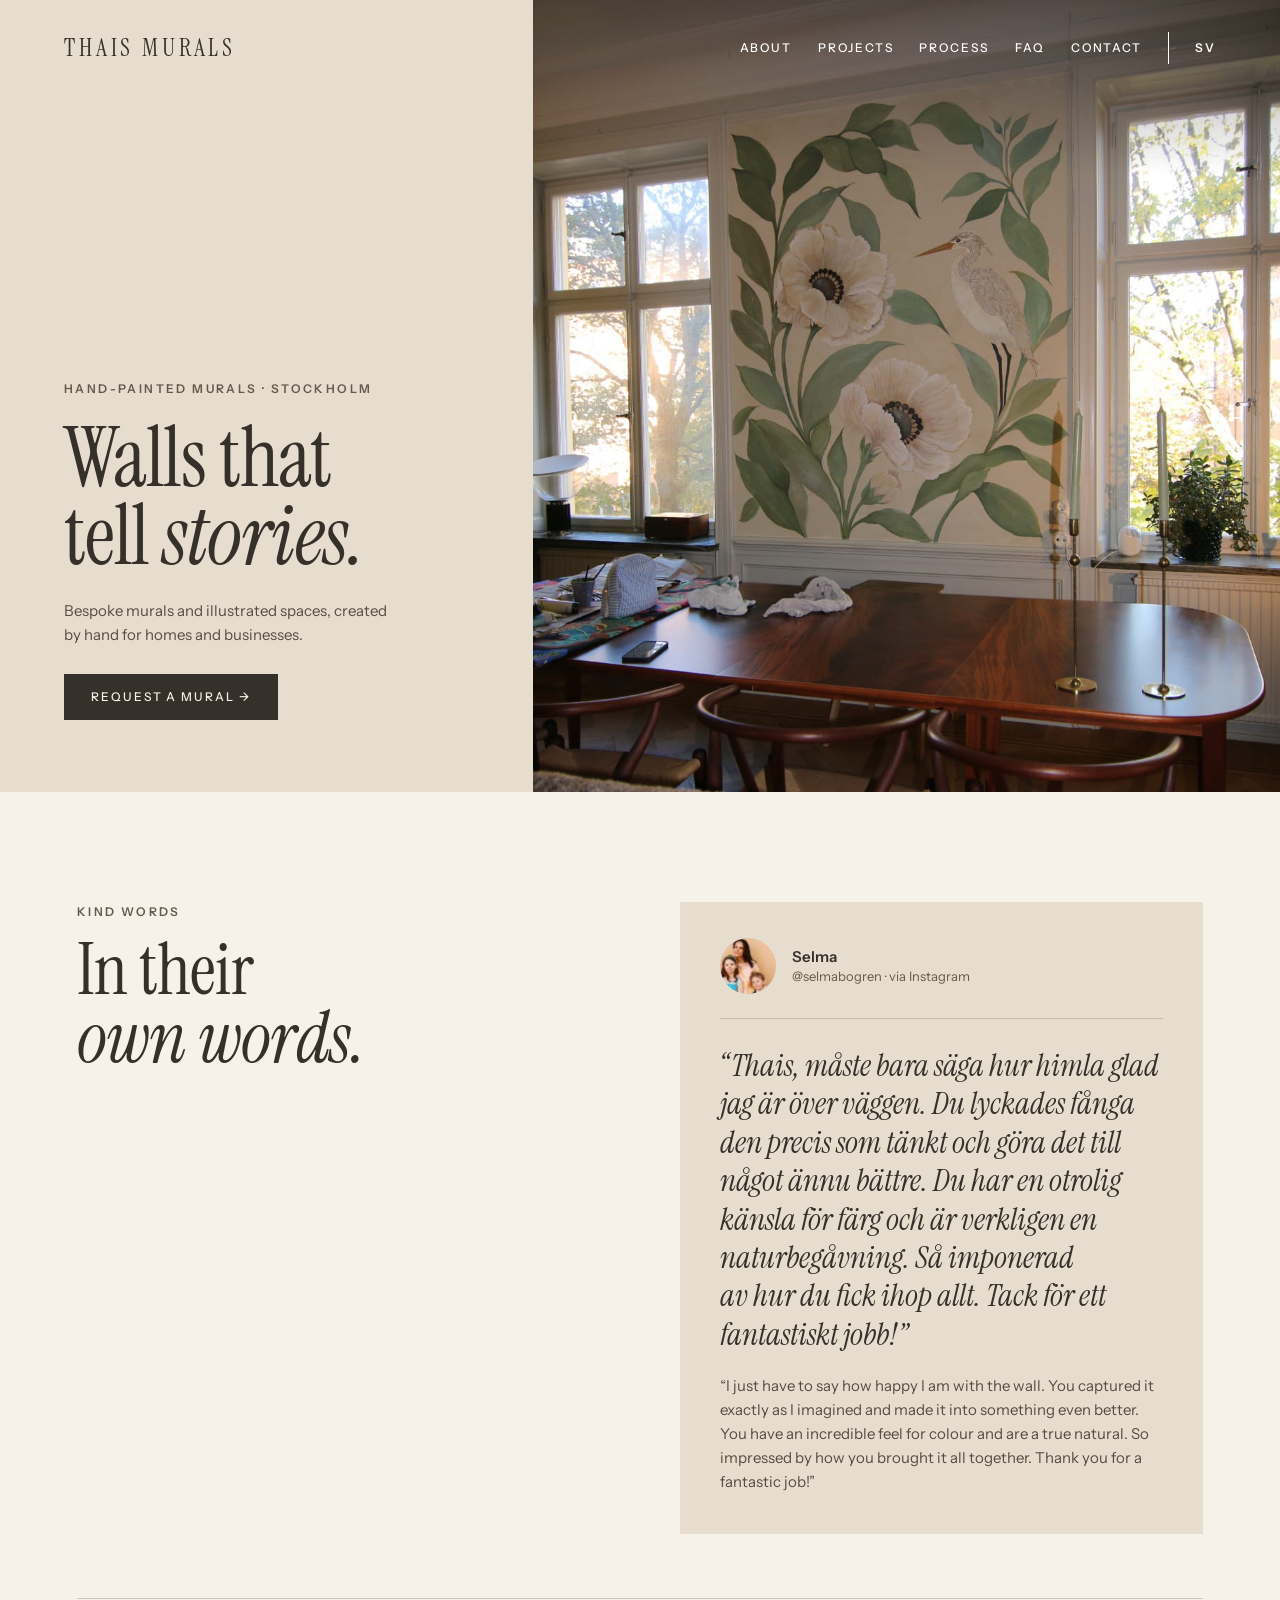
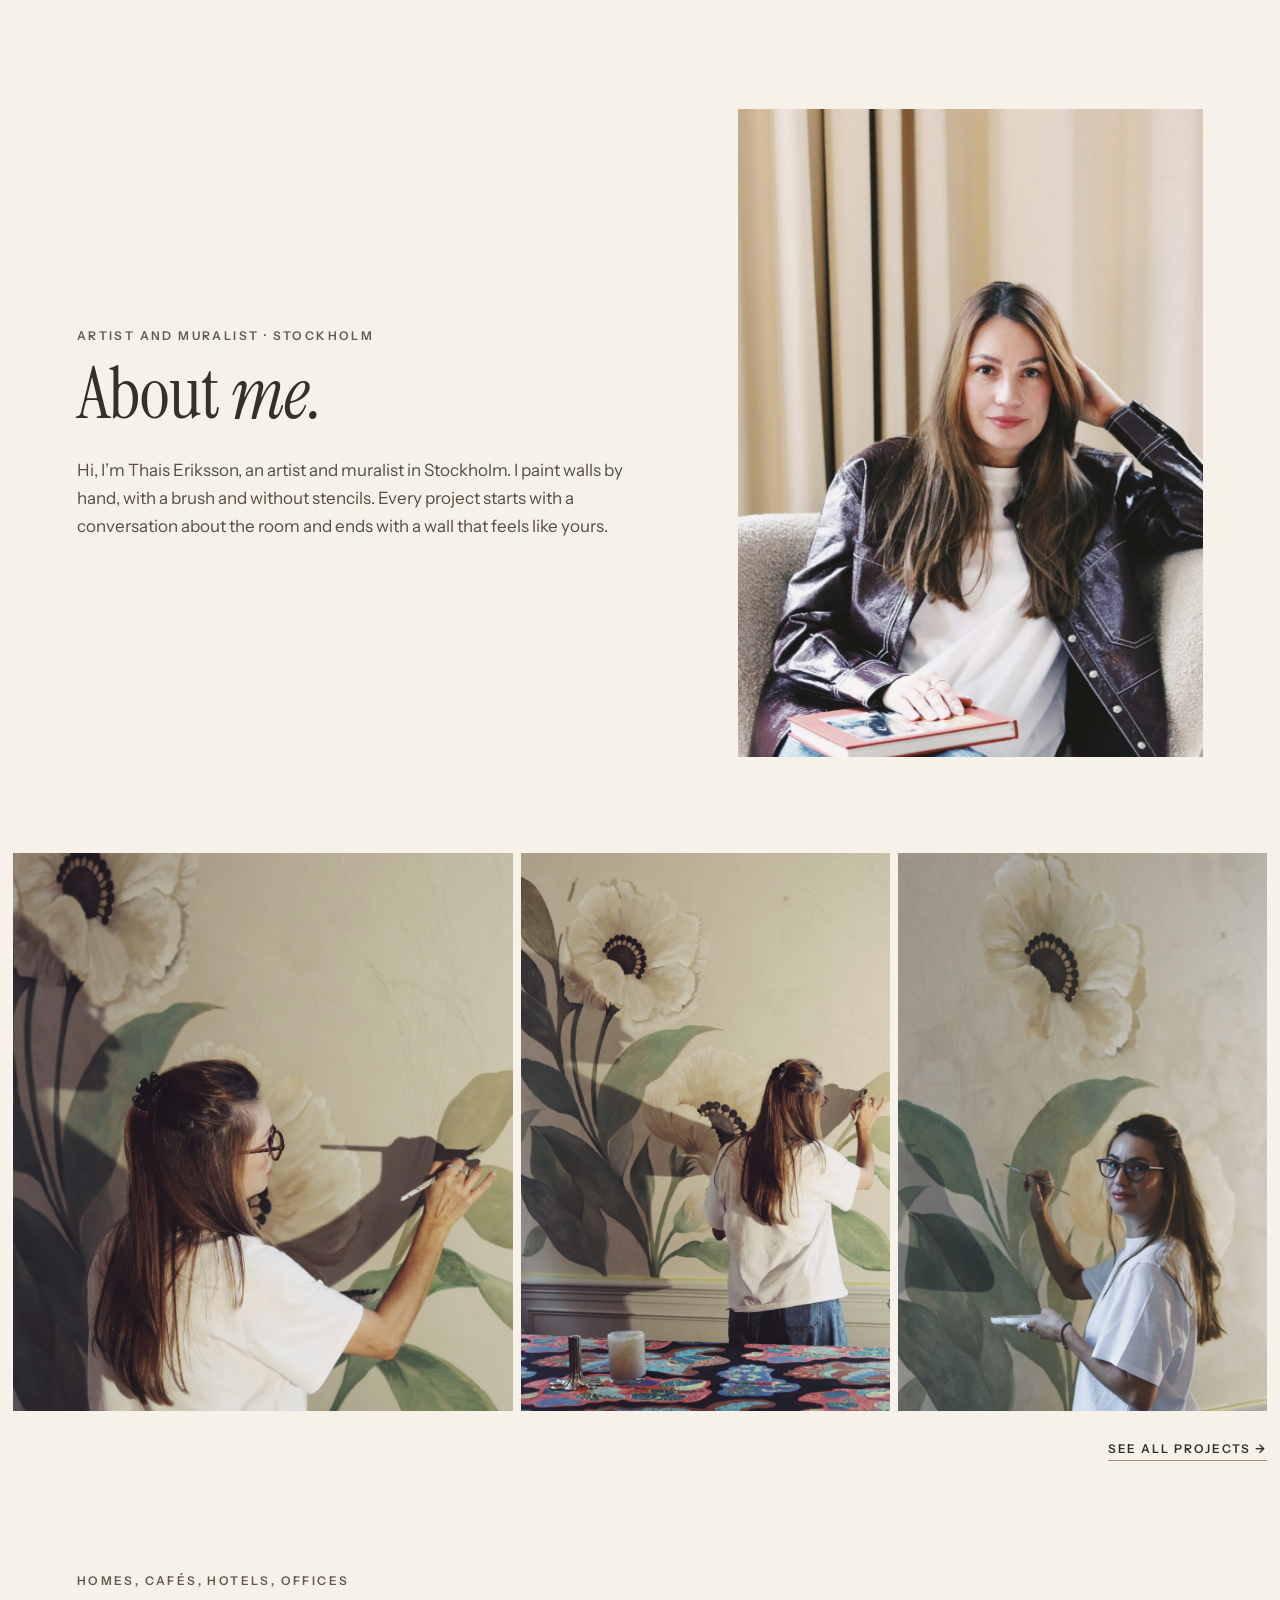
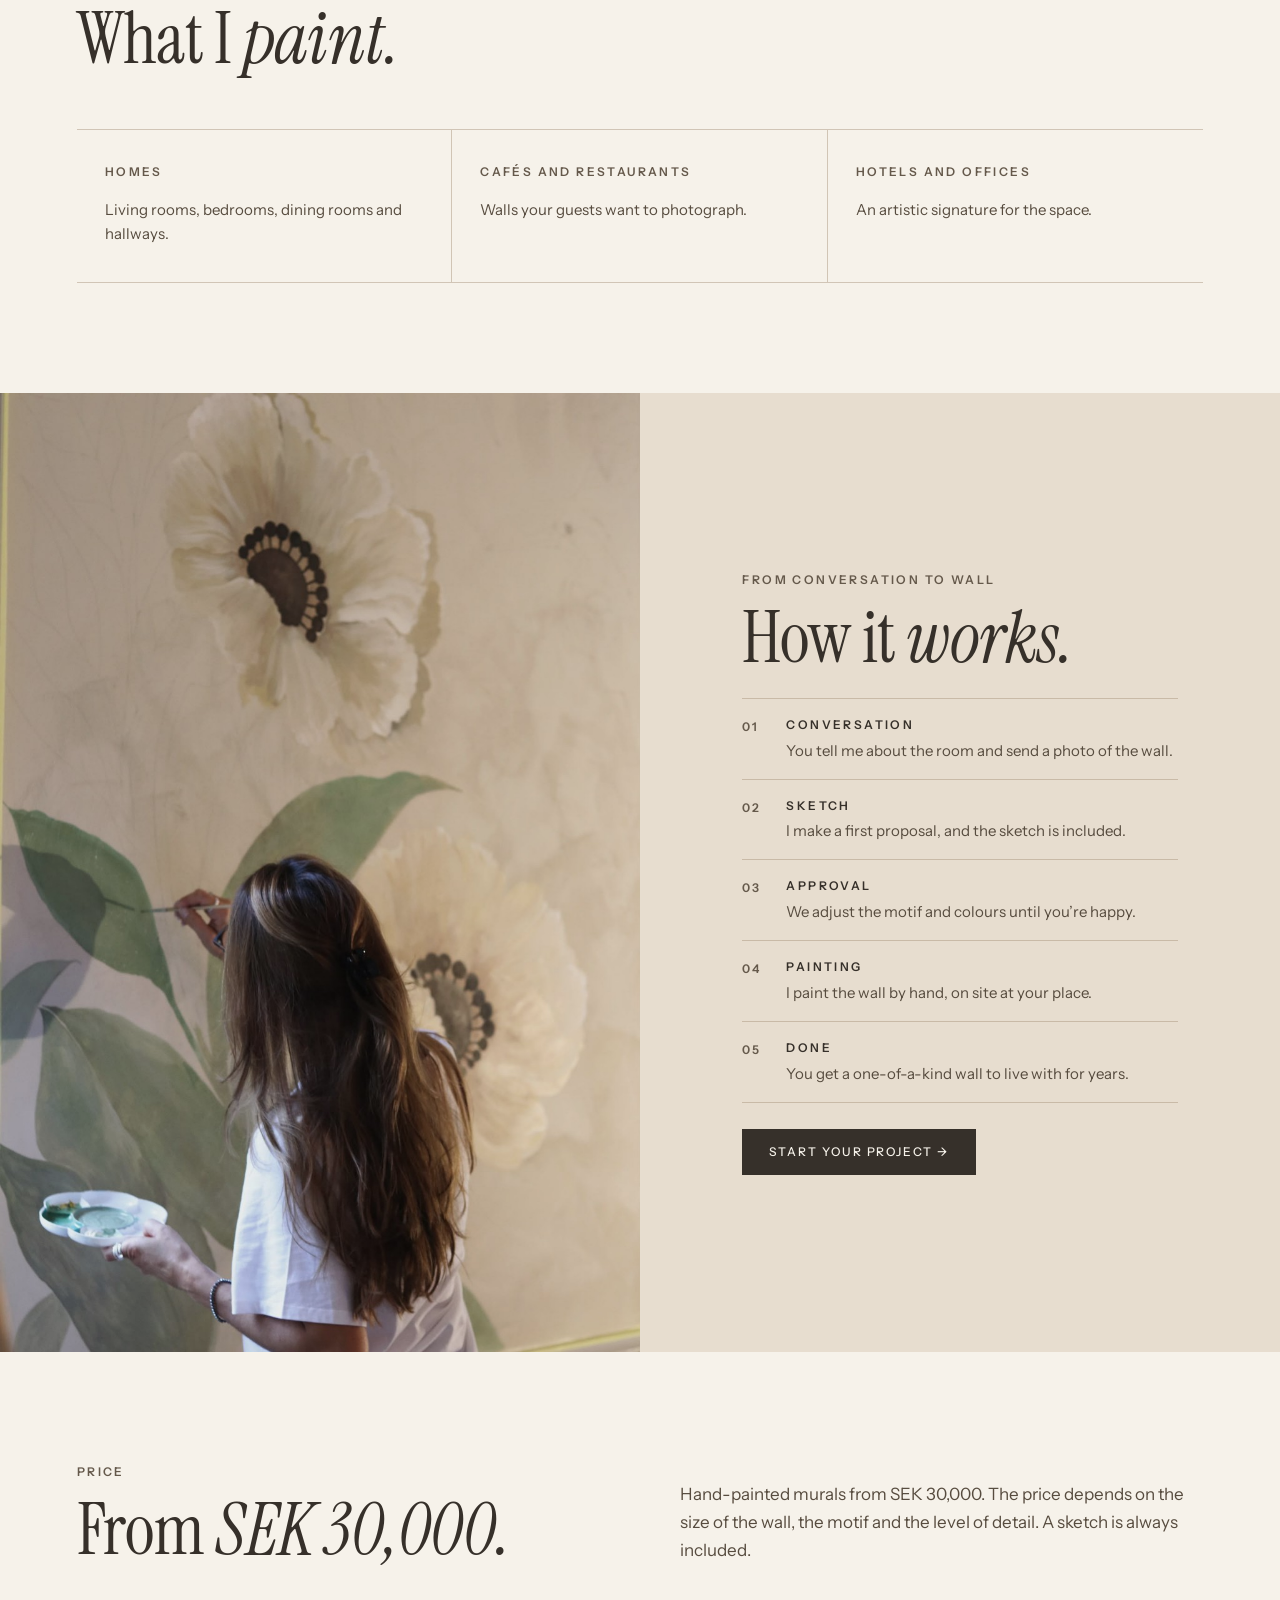
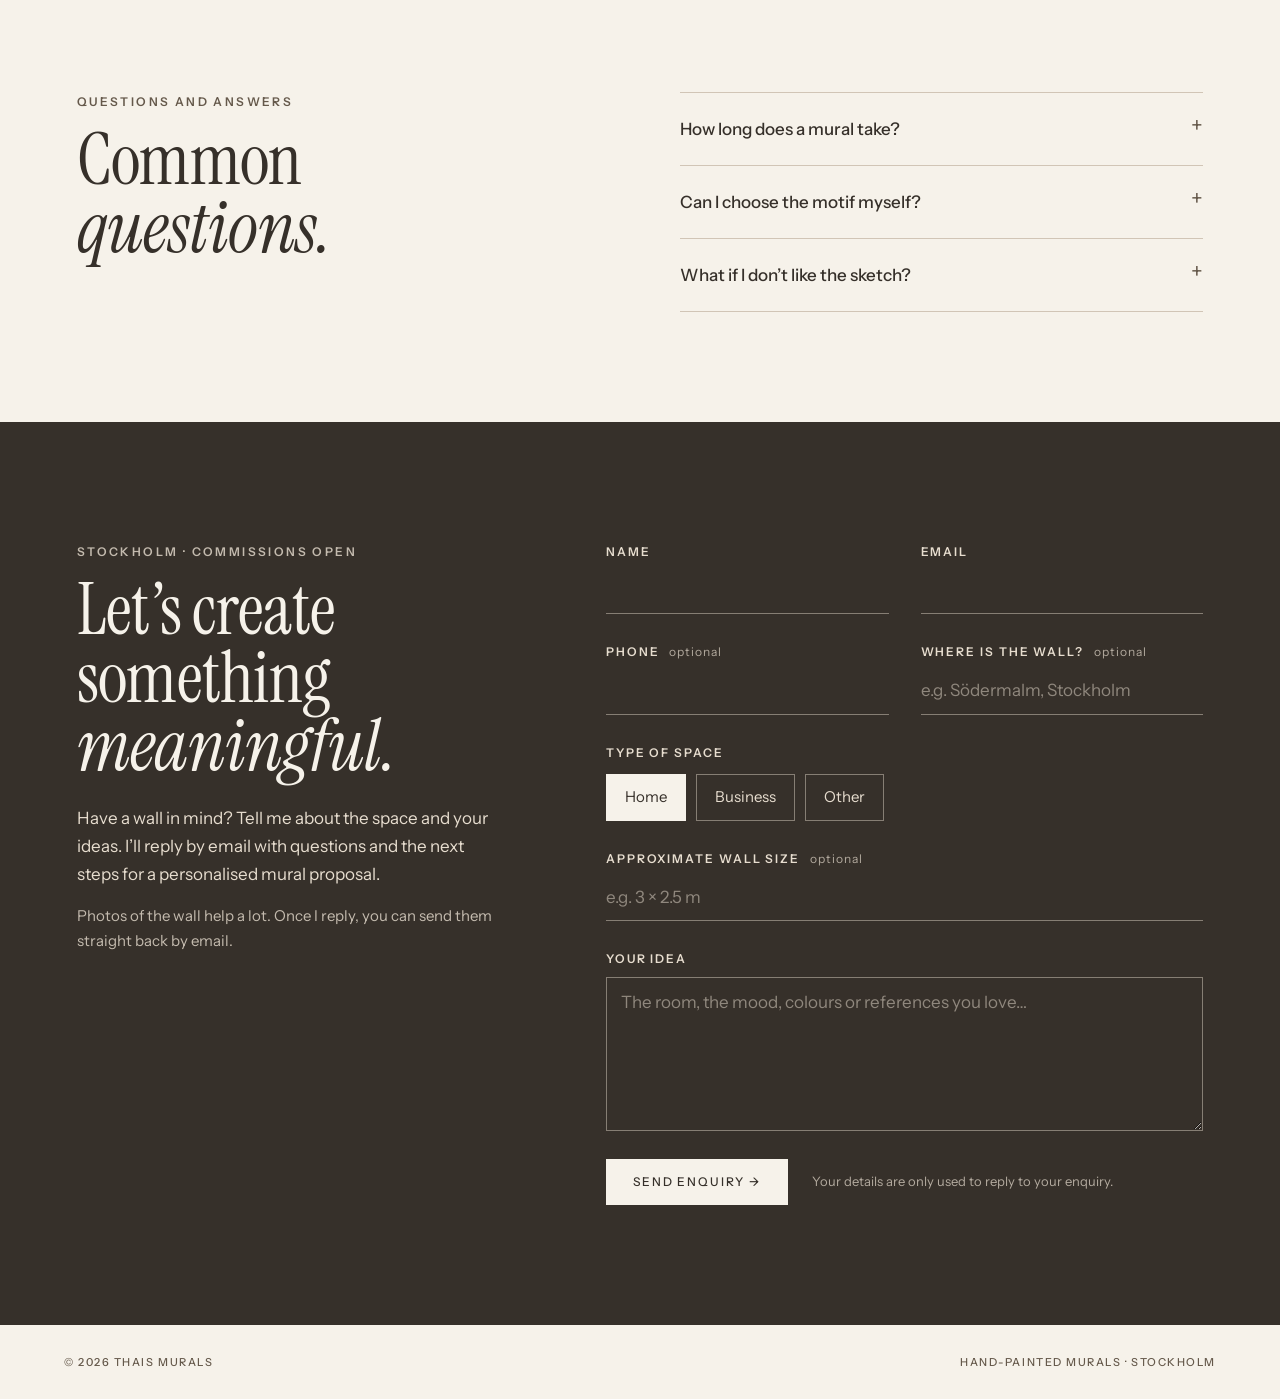
==== en/index.html @ d9f7986f "Split the site into Swedish and English pages Swedish is the default at the root (index.html, projek" ====
<!doctype html>
<html lang="en">
<head>
  <meta charset="utf-8">
  <meta name="viewport" content="width=device-width,initial-scale=1">
  <title>Thais Murals — Hand-painted murals in Stockholm</title>
  <meta name="description" content="Bespoke hand-painted murals for homes and businesses in Stockholm by Thais Mota Eriksson.">
  <link rel="canonical" href="https://thaismurals.se/en/">
  <link rel="alternate" hreflang="sv" href="https://thaismurals.se/">
  <link rel="alternate" hreflang="en" href="https://thaismurals.se/en/">
  <link rel="alternate" hreflang="x-default" href="https://thaismurals.se/">
  <link rel="preconnect" href="https://fonts.googleapis.com">
  <link rel="preconnect" href="https://fonts.gstatic.com" crossorigin>
  <link rel="stylesheet" href="https://fonts.googleapis.com/css2?family=Instrument+Sans:wght@400;500;600&family=Instrument+Serif:ital@0;1&display=swap">
  <link rel="stylesheet" href="../css/style.css">
</head>
<body>

<nav class="nav">
  <a class="brand" href="index.html">THAIS MURALS</a>
  <div class="navlinks">
    <a href="#about">About</a>
    <a href="projects.html">Projects</a>
    <a href="#process">Process</a>
    <a href="#faq">FAQ</a>
    <a href="#contact">Contact</a>
  </div>
  <a class="langSwitch" href="../index.html" hreflang="sv" lang="sv" aria-label="Läs sidan på svenska">SV</a>
</nav>

<header class="hero">
  <div class="heroCopy">
    <div class="eyebrow">Hand-painted murals · Stockholm</div>
    <h1>Walls that<br>tell <em>stories.</em></h1>
    <p>Bespoke murals and illustrated spaces, created by hand for homes and businesses.</p>
    <div><a class="button" href="#contact">Request a mural →</a></div>
  </div>
  <div class="heroPhoto" role="img" aria-label="Hand-painted botanical mural with poppies and a heron in a Stockholm dining room"></div>
</header>

<section class="testimonials" id="testimonials" aria-labelledby="testimonials-title">
  <div class="testimonialsHead">
    <div class="eyebrow">Kind words</div>
    <h2 id="testimonials-title">In their <em>own words.</em></h2>
  </div>
  <div class="testimonialList">
    <figure class="testimonial">
      <figcaption class="reviewer">
        <img class="avatar" src="../images/review-selma.jpg" alt="" width="56" height="56">
        <span class="reviewerName">Selma</span>
        <span class="reviewerSource">@selmabogren · via Instagram</span>
      </figcaption>
      <blockquote lang="sv">
        <p>Thais, måste bara säga hur himla glad jag är över väggen. Du lyckades fånga den precis som tänkt och göra det till något ännu bättre. Du har en otrolig känsla för färg och är verkligen en naturbegåvning. Så imponerad av hur du fick ihop allt. Tack för ett fantastiskt jobb!</p>
      </blockquote>
      <p class="translation">“I just have to say how happy I am with the wall. You captured it exactly as I imagined and made it into something even better. You have an incredible feel for colour and are a true natural. So impressed by how you brought it all together. Thank you for a fantastic job!”</p>
    </figure>
  </div>
</section>

<section class="about" id="about">
  <div class="aboutText">
    <div class="eyebrow">Artist and muralist · Stockholm</div>
    <h2>About <em>me.</em></h2>
    <p>Hi, I’m Thais Eriksson, an artist and muralist in Stockholm. I paint walls by hand, with a brush and without stencils. Every project starts with a conversation about the room and ends with a wall that feels like yours.</p>
  </div>
  <img src="../images/artist-portrait.jpg" alt="Thais Eriksson, artist and muralist">
</section>

<section class="gallery" id="murals">
  <img src="../images/painting-botanical-mural.jpg" alt="Thais painting a floral mural">
  <img src="../images/painting-closeup.jpg" alt="Close-up of the brush against the wall">
  <img src="../images/botanical-mural-in-progress.jpg" alt="Floral mural in progress">
</section>
<div class="galleryMore"><a href="projects.html">See all projects →</a></div>

<section class="section">
  <div class="eyebrow">Homes, cafés, hotels, offices</div>
  <h2>What I <em>paint.</em></h2>
  <div class="services three">
    <div class="service"><b>Homes</b><p>Living rooms, bedrooms, dining rooms and hallways.</p></div>
    <div class="service"><b>Cafés and restaurants</b><p>Walls your guests want to photograph.</p></div>
    <div class="service"><b>Hotels and offices</b><p>An artistic signature for the space.</p></div>
  </div>
</section>

<section class="story" id="process">
  <img src="../images/artist-at-work.jpg" alt="Thais painting a wall on site">
  <div class="storyText">
    <div class="eyebrow">From conversation to wall</div>
    <h2>How it <em>works.</em></h2>
    <ol class="steps">
      <li><b>Conversation</b><p>You tell me about the room and send a photo of the wall.</p></li>
      <li><b>Sketch</b><p>I make a first proposal, and the sketch is included.</p></li>
      <li><b>Approval</b><p>We adjust the motif and colours until you’re happy.</p></li>
      <li><b>Painting</b><p>I paint the wall by hand, on site at your place.</p></li>
      <li><b>Done</b><p>You get a one-of-a-kind wall to live with for years.</p></li>
    </ol>
    <a class="button" href="#contact">Start your project →</a>
  </div>
</section>

<section class="price" id="pris">
  <div>
    <div class="eyebrow">Price</div>
    <h2>From <em>SEK&nbsp;30,000.</em></h2>
  </div>
  <p>Hand-painted murals from SEK&nbsp;30,000. The price depends on the size of the wall, the motif and the level of detail. A sketch is always included.</p>
</section>

<section class="faq" id="faq">
  <div>
    <div class="eyebrow">Questions and answers</div>
    <h2>Common <em>questions.</em></h2>
  </div>
  <div class="faqList">
    <details>
      <summary>How long does a mural take?</summary>
      <!-- TODO Thais: add your usual timeframe (e.g. "Usually X–Y days on site."). Update index.html too. -->
      <p>It depends on the size and the detail.</p>
    </details>
    <details>
      <summary>Can I choose the motif myself?</summary>
      <p>Yes, we start from your taste and your room.</p>
    </details>
    <!-- TODO Thais: answer missing, shown once it exists. Add it to index.html too.
    <details>
      <summary>Does it work in a rented flat?</summary>
      <p></p>
    </details>
    -->
    <details>
      <summary>What if I don’t like the sketch?</summary>
      <p>We adjust it together before I start painting.</p>
    </details>
  </div>
</section>

<section class="cta" id="contact">
  <div class="ctaIntro">
    <div class="eyebrow">Stockholm · commissions open</div>
    <h2>Let’s create something <em>meaningful.</em></h2>
    <p>Have a wall in mind? Tell me about the space and your ideas. I’ll reply by email with questions and the next steps for a personalised mural proposal.</p>
    <p class="ctaNote">Photos of the wall help a lot. Once I reply, you can send them straight back by email.</p>
  </div>

  <!-- Formspree form mzerdqng (formspree.io → Forms → Integration). Same form as ../index.html. -->
  <form class="contactForm" id="contactForm" action="https://formspree.io/f/mzerdqng" method="POST" novalidate>
    <input type="hidden" name="_subject" value="New mural enquiry from thaismurals.se (English)">
    <input type="hidden" name="language" value="English">
    <div class="hp" aria-hidden="true"><label for="cf-gotcha">Leave this empty</label><input type="text" id="cf-gotcha" name="_gotcha" tabindex="-1" autocomplete="off"></div>

    <div class="field">
      <label for="cf-name">Name</label>
      <input id="cf-name" name="name" type="text" autocomplete="name" required>
    </div>
    <div class="field">
      <label for="cf-email">Email</label>
      <input id="cf-email" name="email" type="email" autocomplete="email" required>
    </div>
    <div class="field">
      <label for="cf-phone">Phone <span class="opt">optional</span></label>
      <input id="cf-phone" name="phone" type="tel" autocomplete="tel">
    </div>
    <div class="field">
      <label for="cf-location">Where is the wall? <span class="opt">optional</span></label>
      <input id="cf-location" name="location" type="text" placeholder="e.g. Södermalm, Stockholm">
    </div>

    <fieldset class="field full">
      <legend>Type of space</legend>
      <div class="chips">
        <label class="chip"><input type="radio" name="space" value="Home" checked><span>Home</span></label>
        <label class="chip"><input type="radio" name="space" value="Business"><span>Business</span></label>
        <label class="chip"><input type="radio" name="space" value="Other"><span>Other</span></label>
      </div>
    </fieldset>

    <div class="field full">
      <label for="cf-size">Approximate wall size <span class="opt">optional</span></label>
      <input id="cf-size" name="wall_size" type="text" placeholder="e.g. 3 × 2.5 m">
    </div>
    <div class="field full">
      <label for="cf-message">Your idea</label>
      <textarea id="cf-message" name="message" rows="5" required placeholder="The room, the mood, colours or references you love…"></textarea>
    </div>

    <div class="formFoot full">
      <button class="button" type="submit">Send enquiry →</button>
      <p class="privacy">Your details are only used to reply to your enquiry.</p>
    </div>
    <p class="formStatus full" id="cf-status" role="status" aria-live="polite"></p>
  </form>
</section>

<footer class="foot">
  <span>© 2026 Thais Murals</span>
  <span>Hand-painted murals · Stockholm</span>
</footer>

<script src="../js/contact.js" defer></script>
</body>
</html>
---- css/style.css ----
/* Thais Murals design system
   Fonts: Instrument Serif (display) + Instrument Sans (body, labels).
   Colours: Linen Gallery palette (sand, linen, taupe, clay, espresso, driftwood).
   See DESIGN.md for usage rules. */
:root {
  /* Colour */
  --sand: #E7DDCF;       /* hero panel, story section */
  --linen: #F6F2EA;      /* page background */
  --taupe: #A58F76;      /* lines and small details only, never text */
  --clay: #574C3F;       /* body text */
  --espresso: #36302A;   /* headings, buttons, dark sections */
  --driftwood: #65594B;  /* captions, labels */
  --line: rgba(165, 143, 118, .45);

  /* Type */
  --font-display: "Instrument Serif", Georgia, "Times New Roman", serif;
  --font-body: "Instrument Sans", "Helvetica Neue", Arial, sans-serif;
  --text-display: clamp(56px, 6.6vw, 104px);
  --text-h2: clamp(44px, 5.6vw, 84px);
  --text-h3: clamp(26px, 2.4vw, 34px);
  --text-body: 17px;
  --text-small: 15px;
  --text-label: 12px;

  /* Space */
  --gutter: 6vw;
  --section: 110px;
}

* { box-sizing: border-box; }
html { scroll-behavior: smooth; }
@media (prefers-reduced-motion: reduce) { html { scroll-behavior: auto; } }
body {
  margin: 0;
  color: var(--clay);
  background: var(--linen);
  font: 400 var(--text-body)/1.65 var(--font-body);
}
img {
  display: block;
  width: 100%;
  object-fit: cover;
  filter: saturate(.9) contrast(.97) brightness(1.02);
}
a { color: inherit; }
:focus-visible { outline: 2px solid var(--espresso); outline-offset: 3px; }

h1, h2, h3 {
  font-family: var(--font-display);
  font-weight: 400;
  color: var(--espresso);
  letter-spacing: -.01em;
  text-wrap: balance;
}
h1 em, h2 em { font-style: italic; }

.eyebrow {
  font-size: var(--text-label);
  font-weight: 600;
  letter-spacing: .2em;
  text-transform: uppercase;
  color: var(--driftwood);
}

.button {
  display: inline-block;
  margin-top: 26px;
  padding: 16px 26px;
  background: var(--espresso);
  color: var(--linen);
  border: 1px solid var(--espresso);
  font: 500 var(--text-label)/1 var(--font-body);
  letter-spacing: .16em;
  text-transform: uppercase;
  text-decoration: none;
  transition: background-color .2s ease, color .2s ease;
}
.button:hover { background: transparent; color: var(--espresso); }

/* Navigation */
.nav {
  position: absolute;
  z-index: 3;
  width: 100%;
  display: flex;
  justify-content: space-between;
  align-items: center;
  padding: 28px 5vw;
  color: white;
}
.brand { font-family: var(--font-display); letter-spacing: .16em; font-size: 24px; color: var(--espresso); text-decoration: none; }
.navlinks { display: flex; gap: 26px; font-size: var(--text-label); font-weight: 500; letter-spacing: .16em; text-transform: uppercase; }
.navlinks a { text-decoration: none; }
.navlinks a:hover { text-decoration: underline; text-underline-offset: 6px; }
/* Language switch: its own element so it stays visible when .navlinks hides on phones */
.nav .navlinks { margin-left: auto; }
.langSwitch { margin-left: 26px; padding: 6px 0 6px 26px; border-left: 1px solid currentColor; font-size: var(--text-label); font-weight: 600; letter-spacing: .16em; text-decoration: none; color: inherit; }
.langSwitch:hover { text-decoration: underline; text-underline-offset: 6px; }

/* Hero: sand text panel left, mural photo right (nothing over the mural) */
.hero { display: grid; grid-template-columns: 5fr 7fr; min-height: 88vh; }
.heroCopy {
  background: var(--sand);
  display: flex;
  flex-direction: column;
  justify-content: flex-end;
  padding: 0 5vw 8vh;
}
.heroPhoto {
  background:
    linear-gradient(180deg, rgba(18,15,12,.45), rgba(18,15,12,0) 22%),
    url('../images/hero.jpg') 50% 30% / cover no-repeat;
}
.hero h1 { font-size: var(--text-display); line-height: .92; margin: 20px 0 24px; }
.hero p { font-size: var(--text-small); line-height: 1.65; max-width: 34ch; margin: 0; }

/* Testimonials: heading left, quotes right; quotes stack as more arrive */
.testimonials {
  padding: var(--section) var(--gutter) 64px;
  display: grid;
  grid-template-columns: 1fr 1.1fr;
  gap: 10vw;
  align-items: start;
}
.testimonials h2 { font-size: var(--text-h2); line-height: .95; margin: 14px 0 0; }
.testimonialList { display: grid; gap: 24px; }
.testimonial { margin: 0; padding: 36px 40px 40px; background: var(--sand); }
.reviewer {
  display: grid;
  grid-template-columns: 56px 1fr;
  column-gap: 16px;
  align-items: center;
  margin-bottom: 28px;
  padding-bottom: 24px;
  border-bottom: 1px solid var(--line);
}
/* Profile pictures are round, unlike mural photos */
.reviewer .avatar { grid-row: span 2; width: 56px; height: 56px; border-radius: 50%; filter: none; }
.reviewerName { align-self: end; font-size: var(--text-small); font-weight: 600; color: var(--espresso); line-height: 1.3; }
.reviewerSource { align-self: start; font-size: 13px; color: var(--driftwood); line-height: 1.4; }
.testimonial blockquote { margin: 0; }
.testimonial blockquote p {
  margin: 0;
  font: italic 400 var(--text-h3)/1.25 var(--font-display);
  color: var(--espresso);
  text-wrap: pretty;
}
.testimonial blockquote p::before { content: "“"; }
.testimonial blockquote p::after { content: "”"; }
.testimonial .translation { margin: 20px 0 0; font-size: var(--text-small); line-height: 1.6; max-width: 58ch; }

/* About: text left, portrait right, under a rule from the testimonials */
.about {
  margin: 0 var(--gutter);
  padding: var(--section) 0 96px;
  border-top: 1px solid var(--line);
  display: grid;
  grid-template-columns: 1.2fr 1fr;
  gap: 8vw;
  align-items: center;
}
.about h2 { font-size: var(--text-h2); line-height: .95; margin: 14px 0 28px; }
.about p { margin: 0; max-width: 52ch; }
.about img { height: 72vh; max-height: 760px; object-position: center 25%; }

/* Gallery */
.gallery { display: grid; grid-template-columns: 1.15fr .85fr .85fr; gap: 8px; padding: 0 1vw; }
.gallery img { height: 62vh; }
.gallery img:nth-child(2) { object-position: 55% center; }
.gallery img:nth-child(3) { object-position: center 30%; }
.galleryMore { padding: 22px 1vw 0; text-align: right; }
.galleryMore a {
  font-size: var(--text-label);
  font-weight: 600;
  letter-spacing: .16em;
  text-transform: uppercase;
  color: var(--espresso);
  text-decoration: none;
  border-bottom: 1px solid var(--taupe);
  padding-bottom: 4px;
}
.galleryMore a:hover { border-bottom-color: var(--espresso); }

/* Services */
.section { padding: var(--section) var(--gutter); }
.section h2 { font-size: var(--text-h2); line-height: .95; margin: 14px 0 56px; }
.services {
  display: grid;
  grid-template-columns: repeat(4, 1fr);
  border-top: 1px solid var(--line);
  border-bottom: 1px solid var(--line);
}
.service { padding: 32px 28px 36px; border-right: 1px solid var(--line); }
.service:last-child { border-right: 0; }
.services.three { grid-template-columns: repeat(3, 1fr); }
.service b {
  display: block;
  font-size: var(--text-label);
  font-weight: 600;
  letter-spacing: .2em;
  text-transform: uppercase;
  color: var(--driftwood);
  margin-bottom: 16px;
}
.service p { margin: 0; font-size: var(--text-small); line-height: 1.6; }

/* Process / story */
.story { display: grid; grid-template-columns: 1fr 1fr; min-height: 650px; background: var(--sand); }
.story img { height: 100%; min-height: 650px; object-position: center; }
.storyText { padding: 9vw 8vw; display: flex; flex-direction: column; justify-content: center; }
.storyText h2 { font-size: var(--text-h2); line-height: .95; margin: 14px 0 26px; }
.storyText p { margin: 0 0 16px; max-width: 52ch; }
.storyText .button { align-self: flex-start; }

/* Numbered steps (process) */
.steps { list-style: none; counter-reset: step; margin: 0; padding: 0; max-width: 52ch; border-top: 1px solid var(--line); }
.steps li {
  counter-increment: step;
  display: grid;
  grid-template-columns: 44px 1fr;
  padding: 16px 0;
  border-bottom: 1px solid var(--line);
}
.steps li::before {
  content: counter(step, decimal-leading-zero);
  grid-row: span 2;
  font-size: var(--text-label);
  font-weight: 600;
  letter-spacing: .16em;
  color: var(--driftwood);
  padding-top: 2px;
}
.steps b { font-size: var(--text-label); font-weight: 600; letter-spacing: .2em; text-transform: uppercase; color: var(--espresso); }
.steps p { margin: 4px 0 0; font-size: var(--text-small); line-height: 1.6; }

/* Price: heading left, text right */
.price, .faq {
  padding: var(--section) var(--gutter);
  display: grid;
  grid-template-columns: 1fr 1.1fr;
  gap: 10vw;
  align-items: start;
}
.price { padding-bottom: 64px; }
.price h2, .faq h2 { font-size: var(--text-h2); line-height: .95; margin: 14px 0 0; }
.price p { margin: 0; max-width: 46ch; align-self: end; }

/* FAQ: native <details>, questions in sans (serif stays 26px+) */
.faq { padding-top: 64px; }
.faqList { border-top: 1px solid var(--line); }
.faqList details { border-bottom: 1px solid var(--line); }
.faqList summary {
  list-style: none;
  cursor: pointer;
  display: flex;
  justify-content: space-between;
  gap: 24px;
  padding: 22px 0;
  font-size: var(--text-body);
  font-weight: 500;
  color: var(--espresso);
}
.faqList summary::-webkit-details-marker { display: none; }
.faqList summary::after { content: "+"; font-weight: 400; font-size: 22px; line-height: 1; color: var(--driftwood); transition: transform .2s ease; }
.faqList details[open] summary::after { transform: rotate(45deg); }
.faqList details p { margin: 0 0 24px; max-width: 58ch; }

/* Projects page */
.nav.onLight { position: static; color: var(--espresso); }
.pageHead { padding: 40px var(--gutter) 64px; }
.pageHead h1 { font-size: var(--text-display); line-height: .92; margin: 14px 0 0; }
.projects { padding: 0 1vw; display: grid; gap: 96px; }
.project { margin: 0; }
.projectGrid { display: grid; grid-template-columns: repeat(3, 1fr); gap: 8px; }
.projectGrid img { height: 62vh; }
.projectGrid img:first-child:not(:only-child) { grid-column: span 2; }
.projectGrid .magnolia { object-position: left center; }
.project figcaption {
  padding: 20px calc(var(--gutter) - 1vw) 0;
  font-size: var(--text-small);
  color: var(--driftwood);
}
.project figcaption b { color: var(--espresso); font-weight: 600; }
.pageCta { padding: var(--section) var(--gutter); text-align: center; }
.pageCta h2 { font-size: var(--text-h2); line-height: .95; margin: 14px 0 0; }

/* Contact: intro left, enquiry form right, on espresso */
.cta {
  padding: 120px var(--gutter);
  background: var(--espresso);
  color: var(--sand);
  display: grid;
  grid-template-columns: 5fr 7fr;
  gap: 48px 8vw;
  align-items: start;
  scroll-margin-top: 0;
}
.ctaIntro { min-width: 0; }
.cta .eyebrow { color: var(--sand); opacity: .8; }
.cta h2 { font-size: var(--text-h2); line-height: .95; margin: 14px 0 24px; color: var(--linen); }
.cta p { max-width: 46ch; margin: 0 0 16px; }
.cta .ctaNote { font-size: var(--text-small); opacity: .8; }
.cta .button { background: var(--linen); color: var(--espresso); border-color: var(--linen); margin-top: 0; cursor: pointer; }
.cta .button:hover { background: transparent; color: var(--linen); }
.cta .button:disabled { opacity: .6; cursor: progress; }
.cta :focus-visible { outline-color: var(--linen); }

.contactForm { display: grid; grid-template-columns: 1fr 1fr; gap: 28px 32px; min-width: 0; }
.contactForm .full { grid-column: 1 / -1; }
.field { display: grid; gap: 8px; min-width: 0; border: 0; margin: 0; padding: 0; }
.field label, .field legend {
  font-size: var(--text-label);
  font-weight: 600;
  letter-spacing: .16em;
  text-transform: uppercase;
  color: var(--sand);
  padding: 0;
}
.field legend { margin-bottom: 12px; }
.opt { font-weight: 400; letter-spacing: .08em; text-transform: none; opacity: .7; margin-left: 6px; }
.field input, .field textarea {
  width: 100%;
  font: 400 var(--text-body)/1.5 var(--font-body);
  color: var(--linen);
  background: transparent;
  border: 0;
  border-bottom: 1px solid rgba(231, 221, 207, .45);
  border-radius: 0;
  padding: 8px 0 10px;
}
.field textarea { resize: vertical; min-height: 120px; border: 1px solid rgba(231, 221, 207, .45); padding: 12px 14px; }
.field input::placeholder, .field textarea::placeholder { color: var(--sand); opacity: .5; }
.field input:focus, .field textarea:focus { outline: none; border-color: var(--linen); }
.field input:focus-visible, .field textarea:focus-visible { box-shadow: 0 1px 0 0 var(--linen); }
.field .invalid { border-color: #E3A78C; }
.fieldError { font-size: 13px; color: #F0C3AE; margin: 0; }

.chips { display: flex; flex-wrap: wrap; gap: 10px; }
.field .chip { position: relative; cursor: pointer; text-transform: none; letter-spacing: 0; font-weight: 400; }
.chip input { position: absolute; opacity: 0; inset: 0; margin: 0; cursor: pointer; }
.chip span {
  display: inline-block;
  padding: 10px 18px;
  border: 1px solid rgba(231, 221, 207, .45);
  font-size: var(--text-small);
  color: var(--sand);
  transition: background-color .2s ease, color .2s ease;
}
.chip input:checked + span { background: var(--linen); color: var(--espresso); border-color: var(--linen); }
.chip input:focus-visible + span { outline: 2px solid var(--linen); outline-offset: 3px; }

.formFoot { display: flex; flex-wrap: wrap; align-items: center; gap: 16px 24px; }
.cta .privacy { font-size: 13px; margin: 0; opacity: .7; }
.cta .formStatus { margin: 0; font-size: var(--text-small); color: var(--linen); }
.formStatus:empty { display: none; }
.formStatus.error { color: #F0C3AE; }
.formDone { grid-column: 1 / -1; border: 1px solid rgba(231, 221, 207, .45); padding: 40px; }
.formDone h3 { font-size: var(--text-h3); color: var(--linen); margin: 0 0 12px; }
.formDone p { margin: 0; }
.hp { position: absolute; left: -9999px; width: 1px; height: 1px; overflow: hidden; }

/* Footer */
.foot {
  padding: 28px 5vw;
  display: flex;
  justify-content: space-between;
  font-size: 11px;
  font-weight: 500;
  letter-spacing: .14em;
  text-transform: uppercase;
  color: var(--driftwood);
}

@media (max-width: 800px) {
  :root { --section: 76px; --gutter: 7vw; }
  .navlinks { display: none; }
  .langSwitch { border-left: 0; padding-left: 0; }
  .nav .brand { color: white; }
  .hero { grid-template-columns: 1fr; min-height: 0; }
  .heroPhoto { order: -1; min-height: 50vh; background-position: 45% 35%; }
  .heroCopy { padding: 36px 7vw 48px; }
  .hero h1 { font-size: 54px; margin: 14px 0 18px; }
  .testimonials { grid-template-columns: 1fr; gap: 36px; padding-bottom: 56px; }
  .testimonial { padding: 28px 24px 32px; }
  .about { grid-template-columns: 1fr; gap: 40px; padding-bottom: 64px; }
  .about img { height: 70vh; }
  .galleryMore { padding: 18px 7vw 0; }
  .services.three { grid-template-columns: 1fr; }
  .services.three .service { border-right: 0; border-bottom: 1px solid var(--line); }
  .services.three .service:last-child { border-bottom: 0; }
  .price, .faq { grid-template-columns: 1fr; gap: 28px; }
  .nav.onLight .brand { color: var(--espresso); }
  .nav.onLight .navlinks { display: none; }
  .pageHead { padding: 24px 7vw 48px; }
  .projects { padding: 0; gap: 72px; }
  .projectGrid { grid-template-columns: 1fr 1fr; }
  .projectGrid img { height: 46vh; }
  .projectGrid img:first-child, .projectGrid img:only-child { grid-column: 1 / -1; height: 62vh; }
  .project figcaption { padding: 16px 7vw 0; }
  .gallery { grid-template-columns: 1fr 1fr; padding: 0; }
  .gallery img { height: 46vh; }
  .gallery img:first-child { grid-column: 1 / -1; height: 62vh; }
  .services { grid-template-columns: 1fr 1fr; }
  .service:nth-child(2) { border-right: 0; }
  .service:nth-child(-n+2) { border-bottom: 1px solid var(--line); }
  .story { grid-template-columns: 1fr; }
  .story img { min-height: 500px; }
  .storyText { padding: 70px 8vw; }
  .cta { grid-template-columns: 1fr; }
  .contactForm { grid-template-columns: 1fr; gap: 24px; }
  .formDone { padding: 28px; }
  .foot { gap: 15px; flex-direction: column; }
}
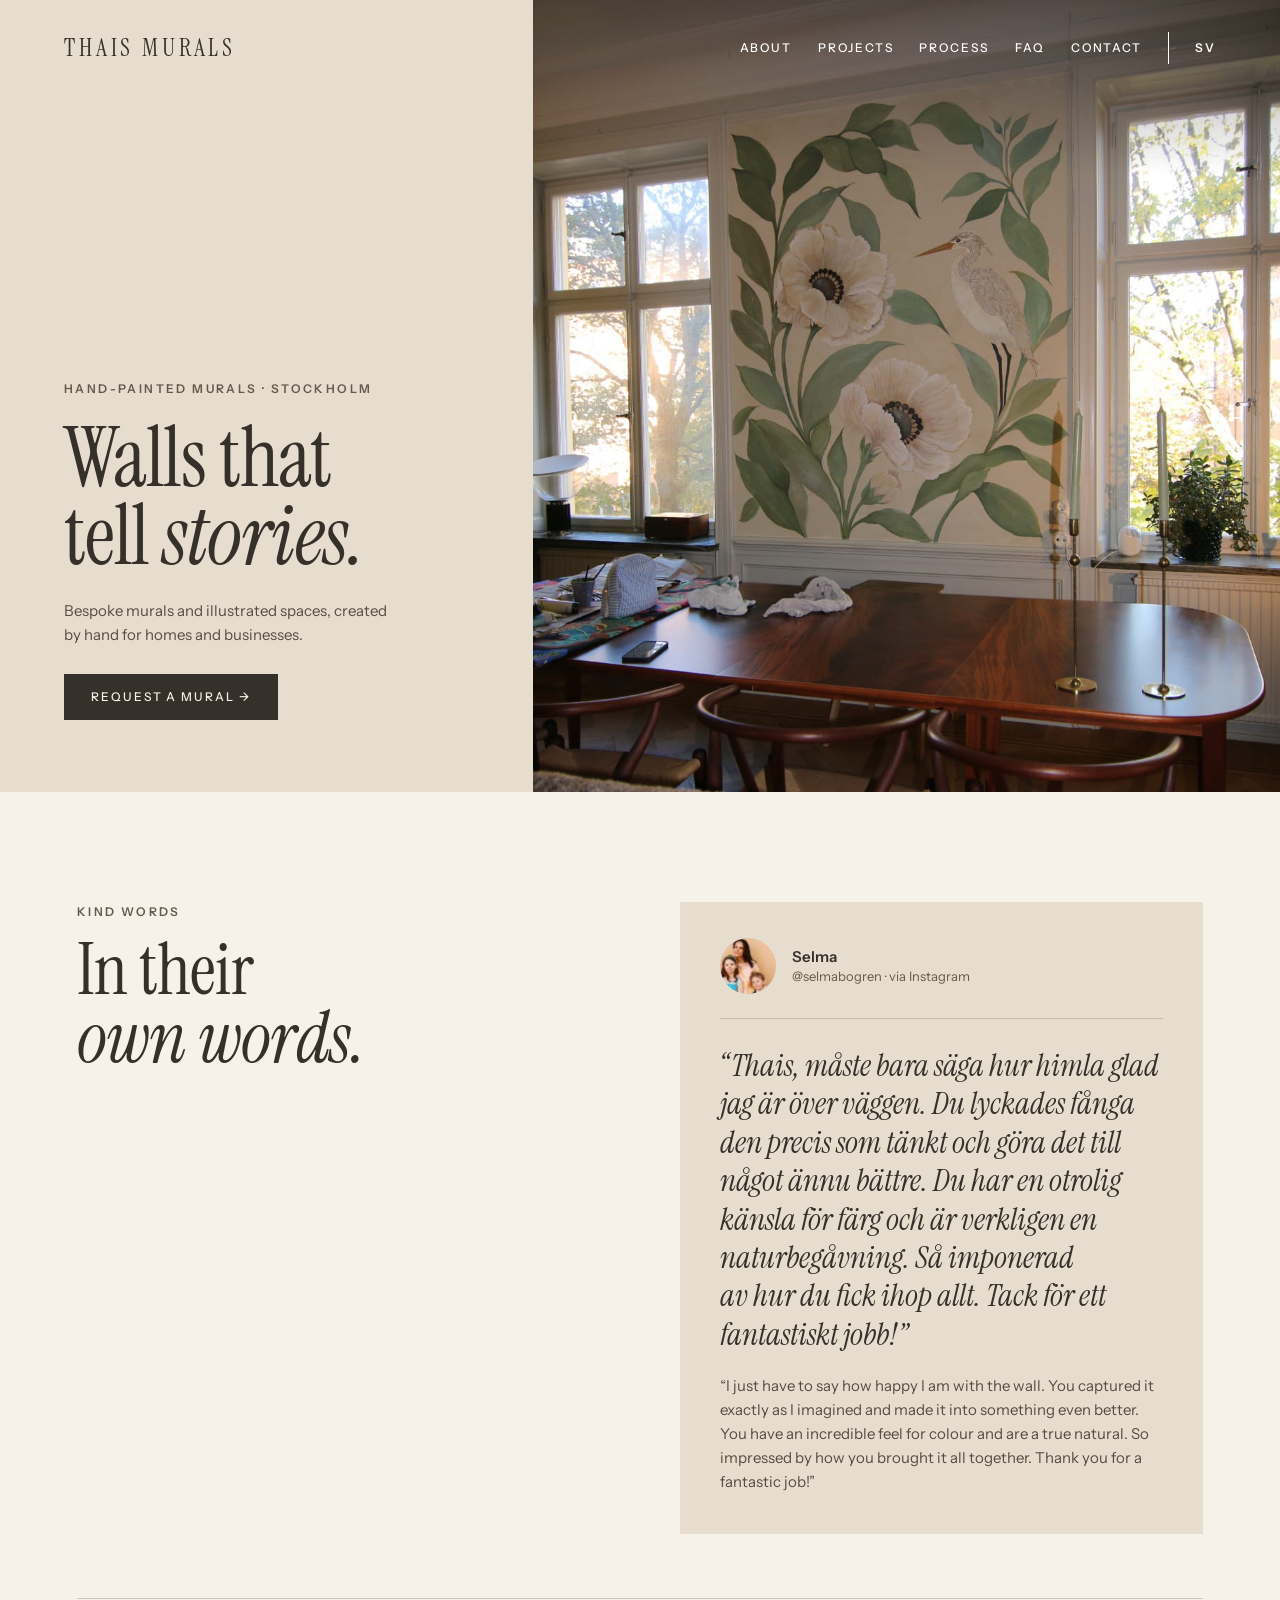
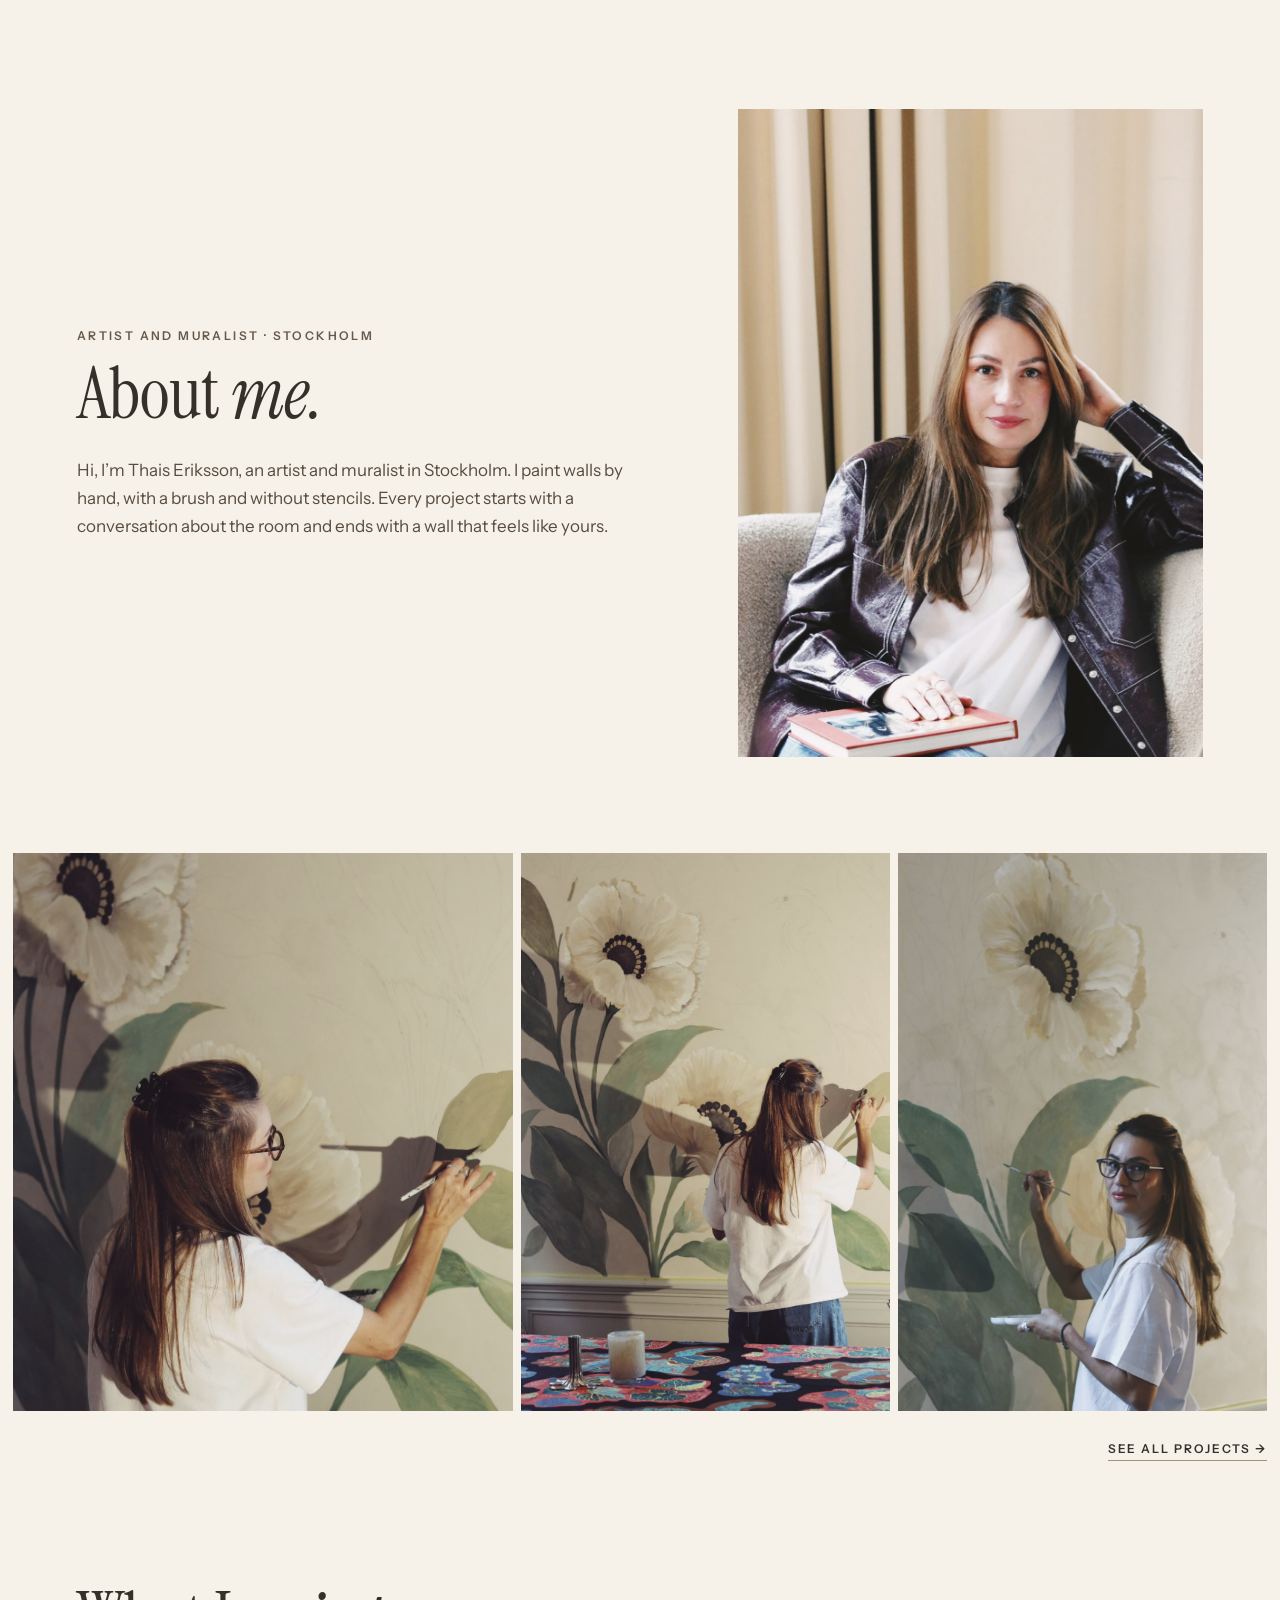
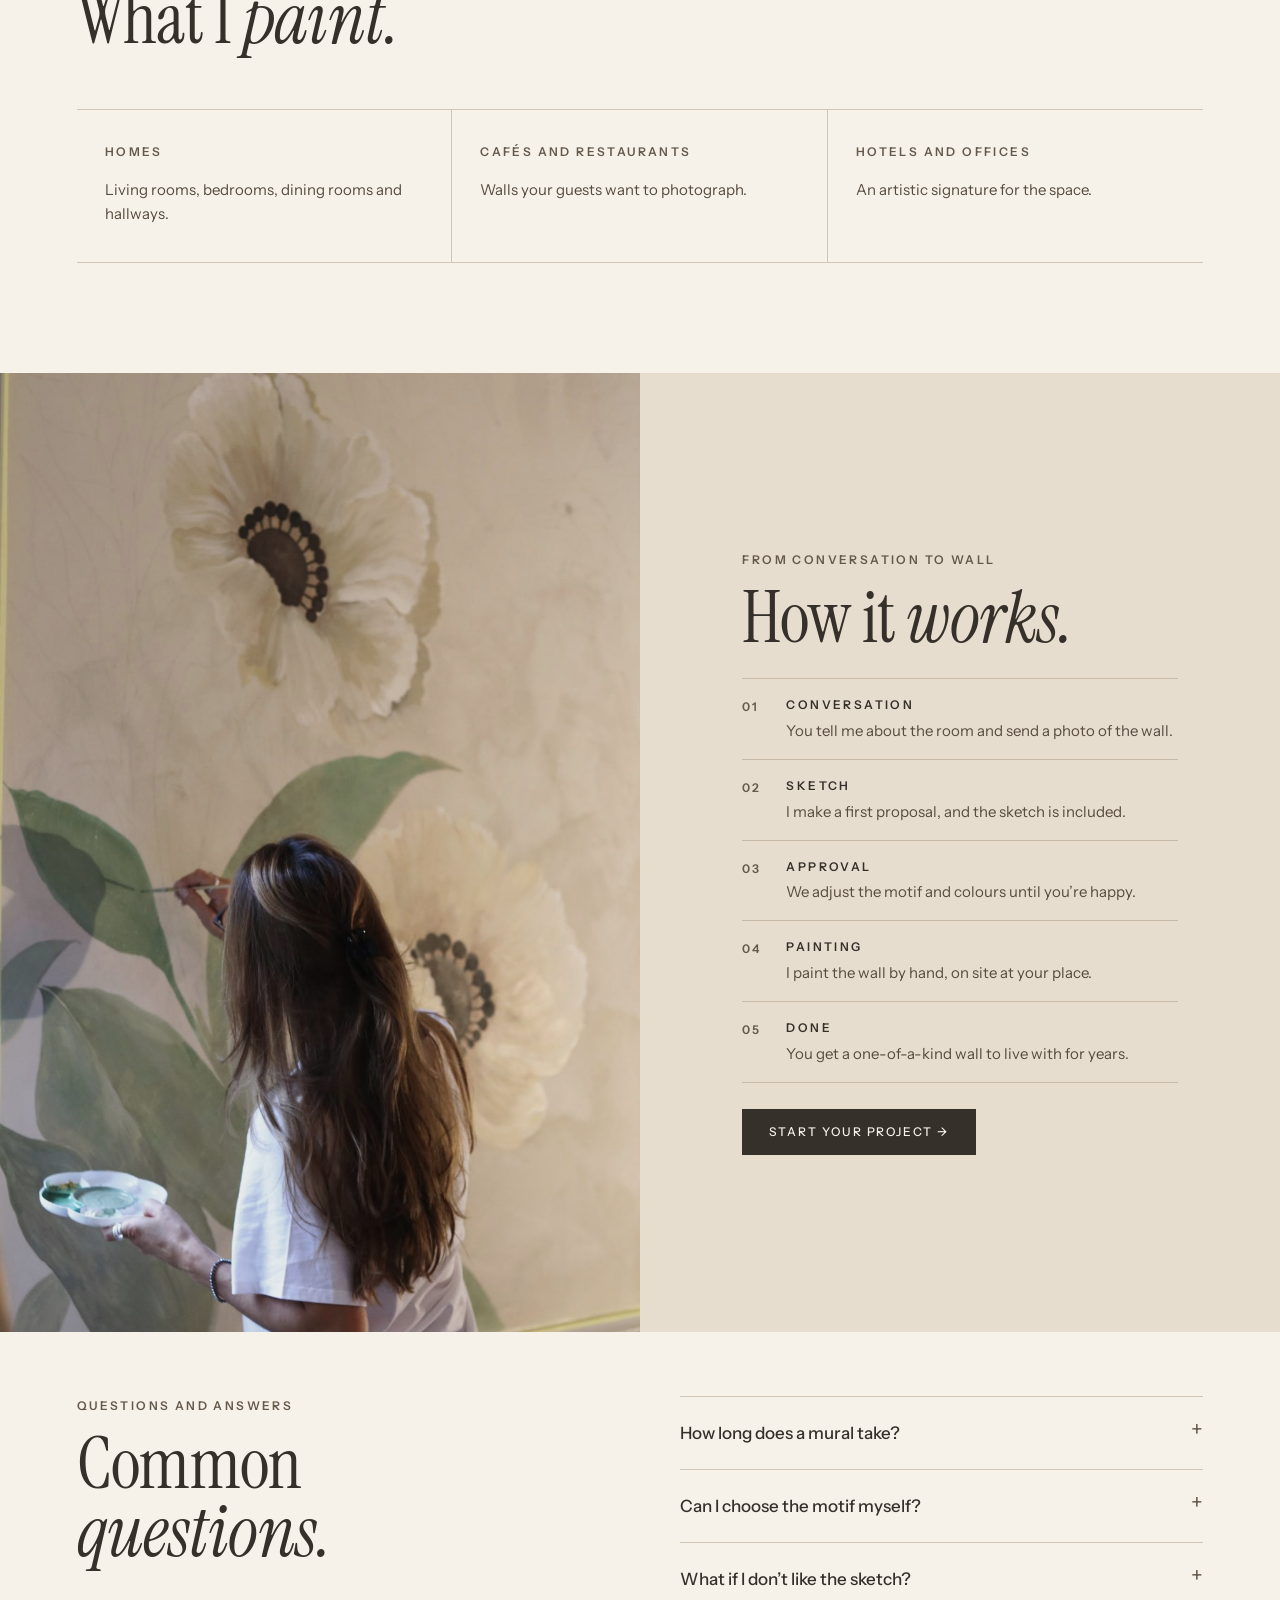
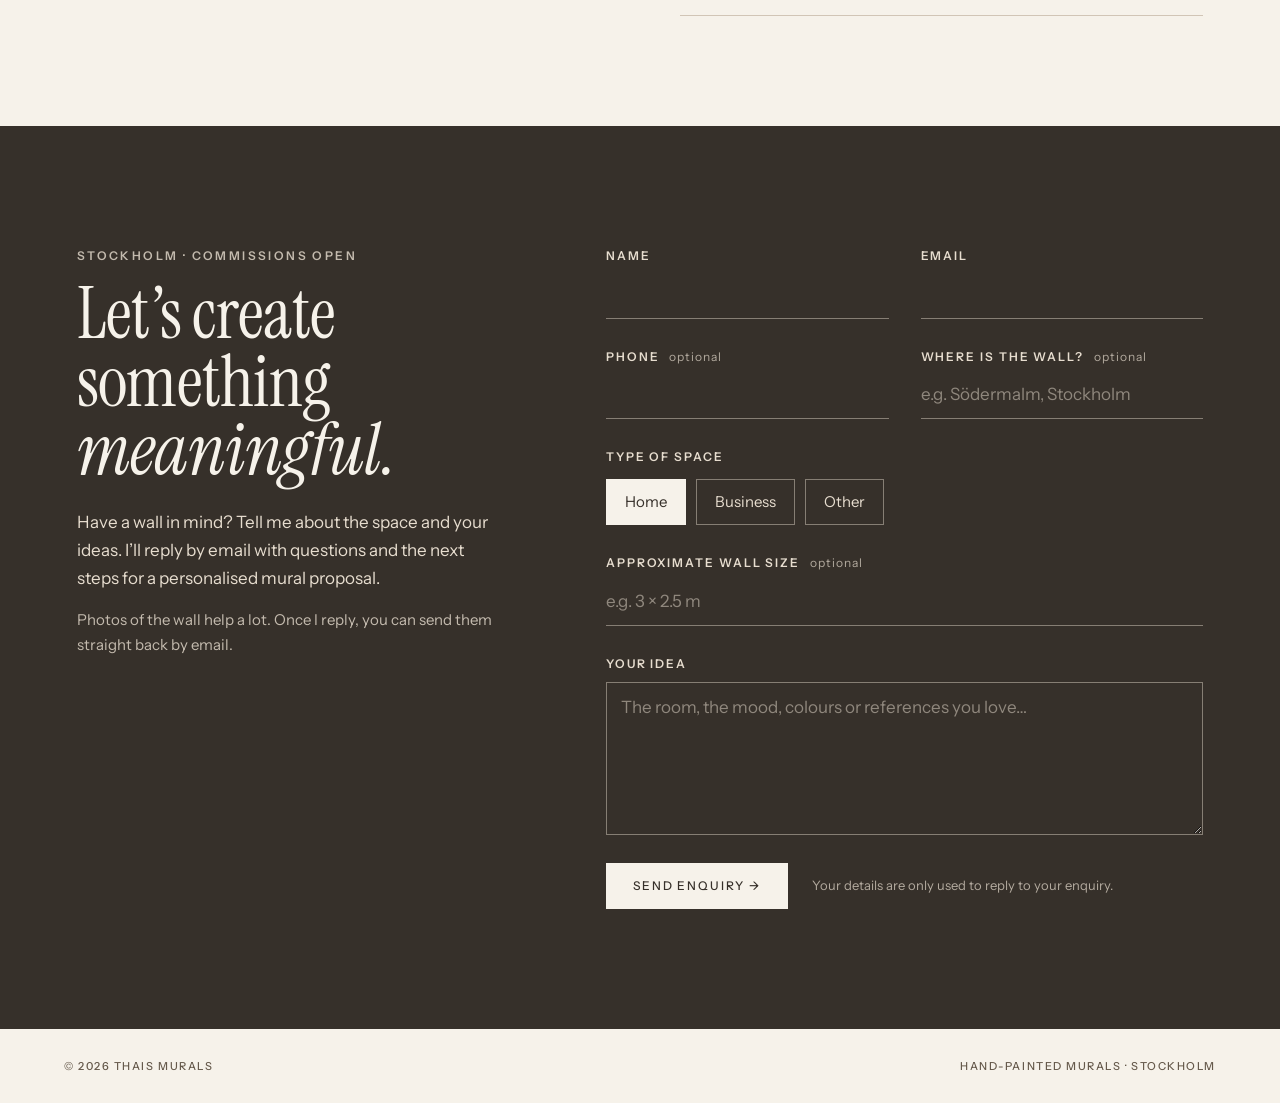
==== commit 1e1089e2: "Remove price section and services eyebrow Drop the price section (Swedish and English) with its CSS " ====
--- a/en/index.html
+++ b/en/index.html
@@ -75,7 +75,6 @@
 <div class="galleryMore"><a href="projects.html">See all projects →</a></div>
 
 <section class="section">
-  <div class="eyebrow">Homes, cafés, hotels, offices</div>
   <h2>What I <em>paint.</em></h2>
   <div class="services three">
     <div class="service"><b>Homes</b><p>Living rooms, bedrooms, dining rooms and hallways.</p></div>
@@ -98,14 +97,6 @@
     </ol>
     <a class="button" href="#contact">Start your project →</a>
   </div>
-</section>
-
-<section class="price" id="pris">
-  <div>
-    <div class="eyebrow">Price</div>
-    <h2>From <em>SEK&nbsp;30,000.</em></h2>
-  </div>
-  <p>Hand-painted murals from SEK&nbsp;30,000. The price depends on the size of the wall, the motif and the level of detail. A sketch is always included.</p>
 </section>
 
 <section class="faq" id="faq">
--- a/css/style.css
+++ b/css/style.css
@@ -233,17 +233,15 @@
 .steps b { font-size: var(--text-label); font-weight: 600; letter-spacing: .2em; text-transform: uppercase; color: var(--espresso); }
 .steps p { margin: 4px 0 0; font-size: var(--text-small); line-height: 1.6; }
 
-/* Price: heading left, text right */
-.price, .faq {
+/* FAQ: heading left, content right */
+.faq {
   padding: var(--section) var(--gutter);
   display: grid;
   grid-template-columns: 1fr 1.1fr;
   gap: 10vw;
   align-items: start;
 }
-.price { padding-bottom: 64px; }
-.price h2, .faq h2 { font-size: var(--text-h2); line-height: .95; margin: 14px 0 0; }
-.price p { margin: 0; max-width: 46ch; align-self: end; }
+.faq h2 { font-size: var(--text-h2); line-height: .95; margin: 14px 0 0; }
 
 /* FAQ: native <details>, questions in sans (serif stays 26px+) */
 .faq { padding-top: 64px; }
@@ -388,7 +386,7 @@
   .services.three { grid-template-columns: 1fr; }
   .services.three .service { border-right: 0; border-bottom: 1px solid var(--line); }
   .services.three .service:last-child { border-bottom: 0; }
-  .price, .faq { grid-template-columns: 1fr; gap: 28px; }
+  .faq { grid-template-columns: 1fr; gap: 28px; }
   .nav.onLight .brand { color: var(--espresso); }
   .nav.onLight .navlinks { display: none; }
   .pageHead { padding: 24px 7vw 48px; }
